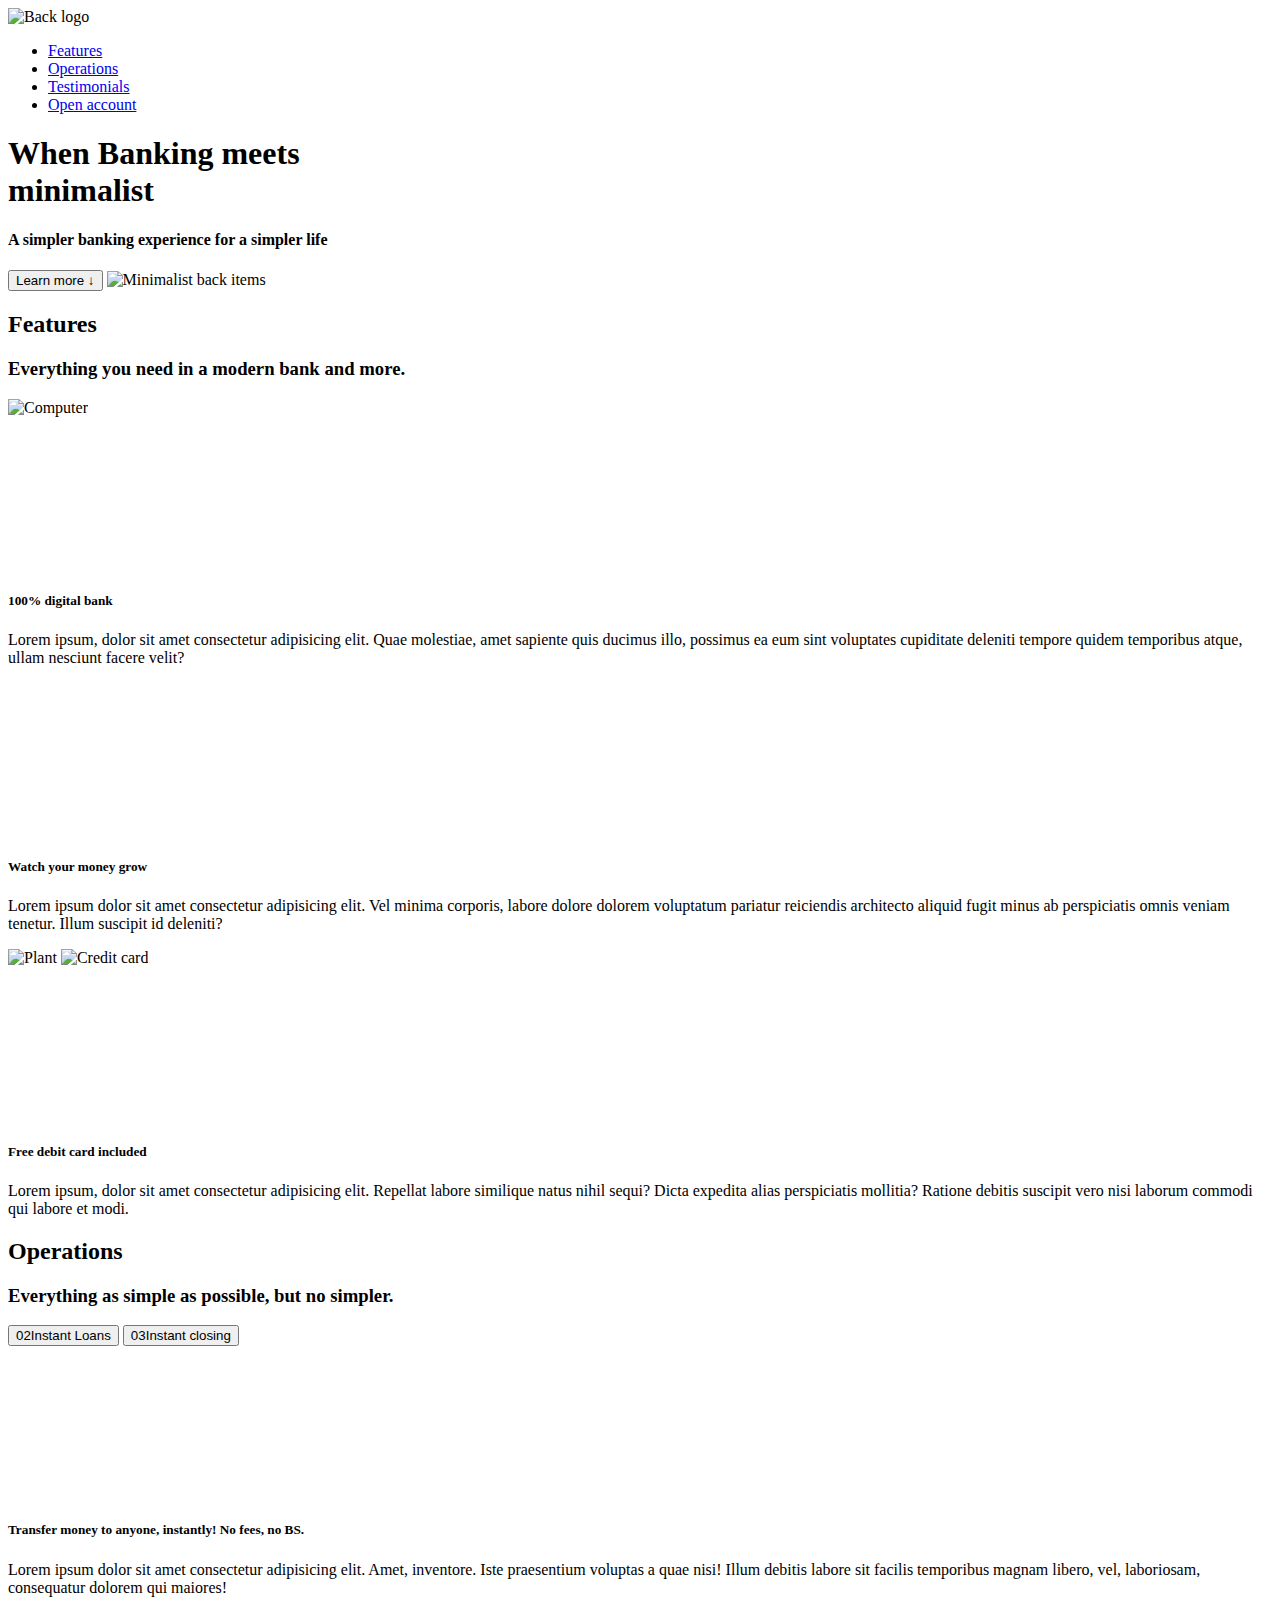
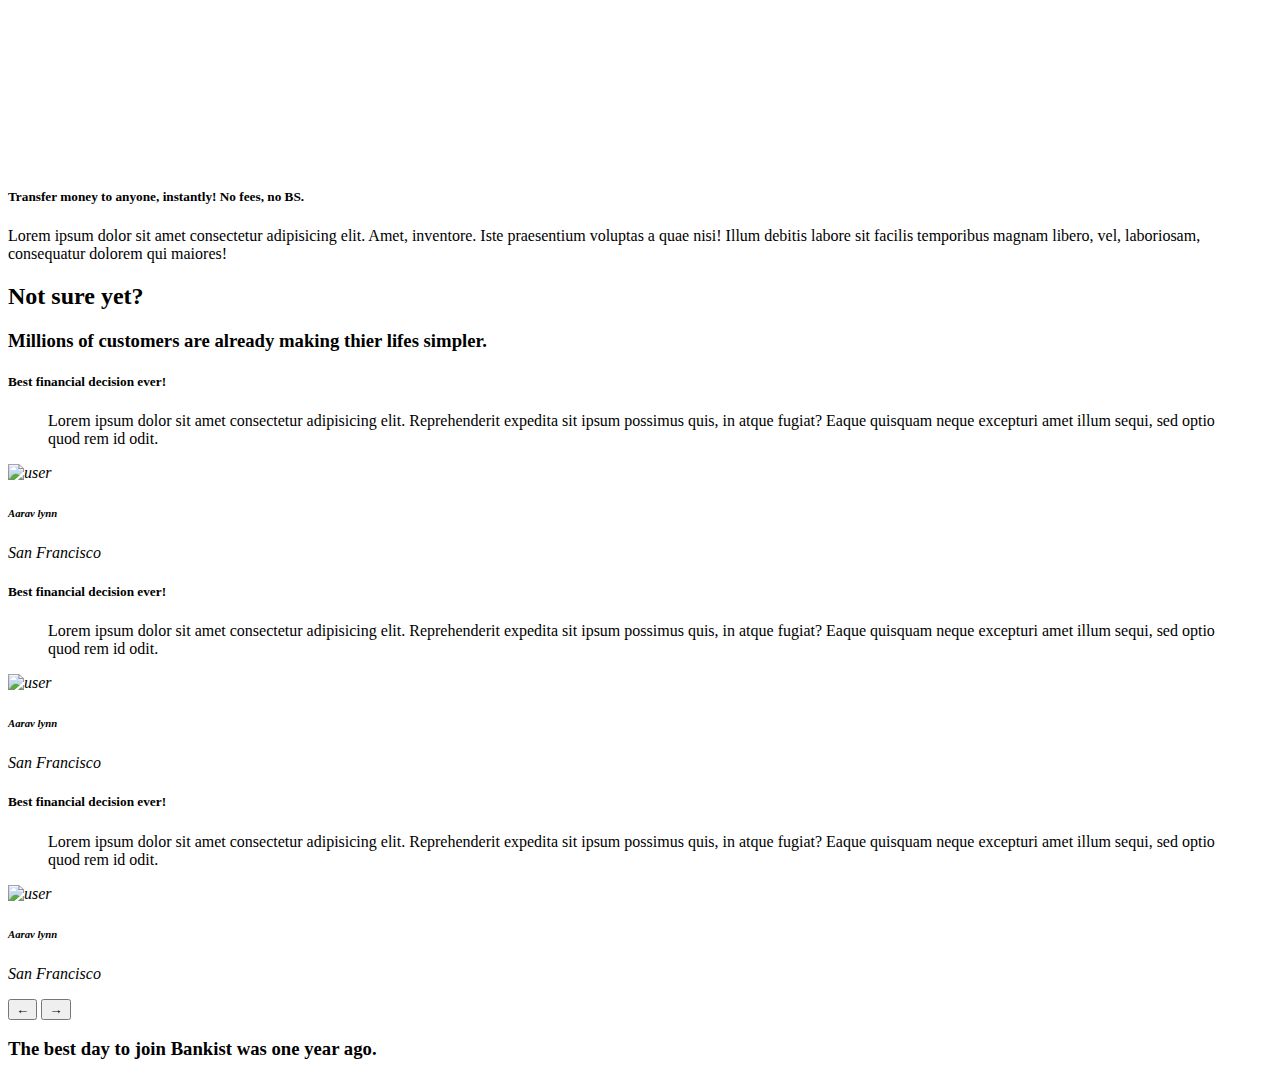
==== Home.html @ e11587b1 "Added some more code to the home page html file" ====
<!DOCTYPE html>
<html lang="en">
  <head>
    <meta charset="UTF-8" />
    <meta http-equiv="X-UA-Compatible" content="IE=edge" />
    <meta name="viewport" content="width=device-width, initial-scale=1.0" />
    <title>Bank Website</title>
  </head>
  <body>
    <header class="header">
      <nav class="nav">
        <img src="#" alt="Back logo" class="nav__logo" id="logo" />
        <ul class="nav__links">
          <li class="nav__item">
            <a class="nav__link" href="#section--1">Features</a>
          </li>
          <li class="nav__item">
            <a class="nav__link" href="#section--2">Operations</a>
          </li>
          <li class="nav__item">
            <a class="nav__link" href="#section--3">Testimonials</a>
          </li>
          <li class="nav__item">
            <a class="nav__link nav__link--btn btn--show-modal" href="#"
              >Open account</a
            >
          </li>
        </ul>
      </nav>

      <div class="header__title">
        <h1>
          When
          <!-- Green highlight effect -->
          <span class="highlight">Banking meets <br /></span>
          <span class="highlight">minimalist</span>
        </h1>
        <h4>A simpler banking experience for a simpler life</h4>
        <button class="btn--text btn--scroll-to">Learn more &DownArrow;</button>
        <img
          src="img/hero.png"
          class="header__img"
          alt="Minimalist back items"
        />
      </div>
    </header>

    <section class="section" id="section--1">
      <div class="section__title">
        <h2 class="section__description">Features</h2>
        <h3 class="section__header">
          Everything you need in a modern bank and more.
        </h3>
      </div>

      <div class="features">
        <img
          src="img/digital-lazy.jpg"
          data-src="img/digital.jpg"
          alt="Computer"
          class="features__img lazy-img"
        />

        <div class="features__feature">
          <div class="features__icon">
            <svg>
              <use xlink:href="img/icons.svg#icon-monitor"></use>
            </svg>
          </div>
          <h5 class="features__header">100% digital bank</h5>
          <p>
            Lorem ipsum, dolor sit amet consectetur adipisicing elit. Quae
            molestiae, amet sapiente quis ducimus illo, possimus ea eum sint
            voluptates cupiditate deleniti tempore quidem temporibus atque,
            ullam nesciunt facere velit?
          </p>
        </div>

        <div class="features__feature">
          <div class="features__icon">
            <svg>
              <use xlink:href="img/icons.svg#icon-trending-up"></use>
            </svg>
          </div>
          <h5 class="features__header">Watch your money grow</h5>
          <p>
            Lorem ipsum dolor sit amet consectetur adipisicing elit. Vel minima
            corporis, labore dolore dolorem voluptatum pariatur reiciendis
            architecto aliquid fugit minus ab perspiciatis omnis veniam tenetur.
            Illum suscipit id deleniti?
          </p>
        </div>
        <img
          src="img/grow-lazy.jpg"
          data-src="img/grow.jpg"
          alt="Plant"
          class="features__img lazy-img"
        />

        <img
          src="img/card-lazy.jpg"
          data-src="img/card.jpg"
          alt="Credit card"
          class="features__img lazy-img"
        />
        <div class="features__feature">
          <div class="features__icon">
            <svg>
              <use xlink:href="img/icons.svg#icon-credit-card">
              </use>
            </svg>
        </div>
        <h5 class="features__header">
          Free debit card included
        </h5>
        <p>
          Lorem ipsum, dolor sit amet consectetur adipisicing elit. Repellat labore similique natus nihil sequi? Dicta expedita alias perspiciatis mollitia? Ratione debitis suscipit vero nisi laborum commodi qui labore et modi.
        </p>
      </div>
    </section>

    <section class="section" id="section--2">
      <div class="section__title">
        <h2 class="section__description">Operations</h2>
        <h3 class="section__header">
          Everything as simple as possible, but no simpler.
        </h3>
      </div>

      <div class="operations">
        <div class="operations__tab-container">
          <button class="btn operations__tab operation__tab--2" data-tab="2">
            <span>02</span>Instant Loans
          </button>
          <button class="btn operation__tab operation__tab--3" data-tab="3">
            <span>03</span>Instant closing
          </button>
        </div>
        <div class="operations__content operations__content--1 operation__content--active">
          <div class="operation__icon operations__icon--1">
            <svg>
              <use xlink:href="img/icons.svg#icon-upload"></use>
            </svg>
          </div>
          <h5 class="operations__header">
            Transfer money to anyone, instantly! No fees, no BS.
          </h5>
          <p>
            Lorem ipsum dolor sit amet consectetur adipisicing elit. Amet, inventore. Iste praesentium voluptas a quae nisi! Illum debitis labore sit facilis temporibus magnam libero, vel, laboriosam, consequatur dolorem qui maiores!
          </p>
        </div> 

        <div class="operations__content operation__content--2">
          <div class="operations__icon operations__icon--2">
            <svg>
              <use xlink:href="img/icons.svg#icon-home"></use>
            </svg>
          </div>
          <h5 class="operations__header">
            Transfer money to anyone, instantly! No fees, no BS.
          </h5>
          <p>
            Lorem ipsum dolor sit amet consectetur adipisicing elit. Amet, inventore. Iste praesentium voluptas a quae nisi! Illum debitis labore sit facilis temporibus magnam libero, vel, laboriosam, consequatur dolorem qui maiores!
          </p>
        </div>
      </div>
    </section>

    <section class="section" id="section--3">
      <div class="section__title section__title--testimonials">
        <h2 class="section__description">Not sure yet?</h2>
        <h3 class="section__header">
          Millions of customers are already making thier lifes simpler.
        </h3>
      </div>

      <div class="slider">
        <div class="slide">
          <div class="testimonial">
            <h5 class="testimonial__header">Best financial decision ever!</h5>
            <blockquote class="testimonial__text">
              Lorem ipsum dolor sit amet consectetur adipisicing elit. Reprehenderit expedita sit ipsum possimus quis, in atque fugiat? Eaque quisquam neque excepturi amet illum sequi, sed optio quod rem id odit.
            </blockquote>
            <address class="testimonial__author">
              <img src="img/user-1.jpg" alt="user" class="testimonial__photo" />
              <h6 class="testimonial__name">Aarav lynn</h6>
              <p class="testimonial__location">San Francisco</p>
            </address>
          </div>
        </div>

        <div class="slide">
          <div class="testimonial">
            <h5 class="testimonial__header">Best financial decision ever!</h5>
            <blockquote class="testimonial__text">
              Lorem ipsum dolor sit amet consectetur adipisicing elit. Reprehenderit expedita sit ipsum possimus quis, in atque fugiat? Eaque quisquam neque excepturi amet illum sequi, sed optio quod rem id odit.
            </blockquote>
            <address class="testimonial__author">
              <img src="img/user-2.jpg" alt="user" class="testimonial__photo" />
              <h6 class="testimonial__name">Aarav lynn</h6>
              <p class="testimonial__location">San Francisco</p>
            </address>
          </div>
        </div>

        <div class="slide">
          <div class="testimonial">
            <h5 class="testimonial__header">Best financial decision ever!</h5>
            <blockquote class="testimonial__text">
              Lorem ipsum dolor sit amet consectetur adipisicing elit. Reprehenderit expedita sit ipsum possimus quis, in atque fugiat? Eaque quisquam neque excepturi amet illum sequi, sed optio quod rem id odit.
            </blockquote>
            <address class="testimonial__author">
              <img src="img/user-3.jpg" alt="user" class="testimonial__photo" />
              <h6 class="testimonial__name">Aarav lynn</h6>
              <p class="testimonial__location">San Francisco</p>
            </address>
          </div>
        </div>

        <button class="slider__btn slider__btn--left">&larr;</button>
        <button class="slider__btn slider__btn--right">&rarr;</button>
        <div class="dots"></div>
      </div>
    </section>

    <section class="section section--sign-up">
      <div class="section__title">
        <h3 class="section__header">
          The best day to join Bankist was one year ago. 
        </h3>
      </div>
    </section>
  </body>
</html>
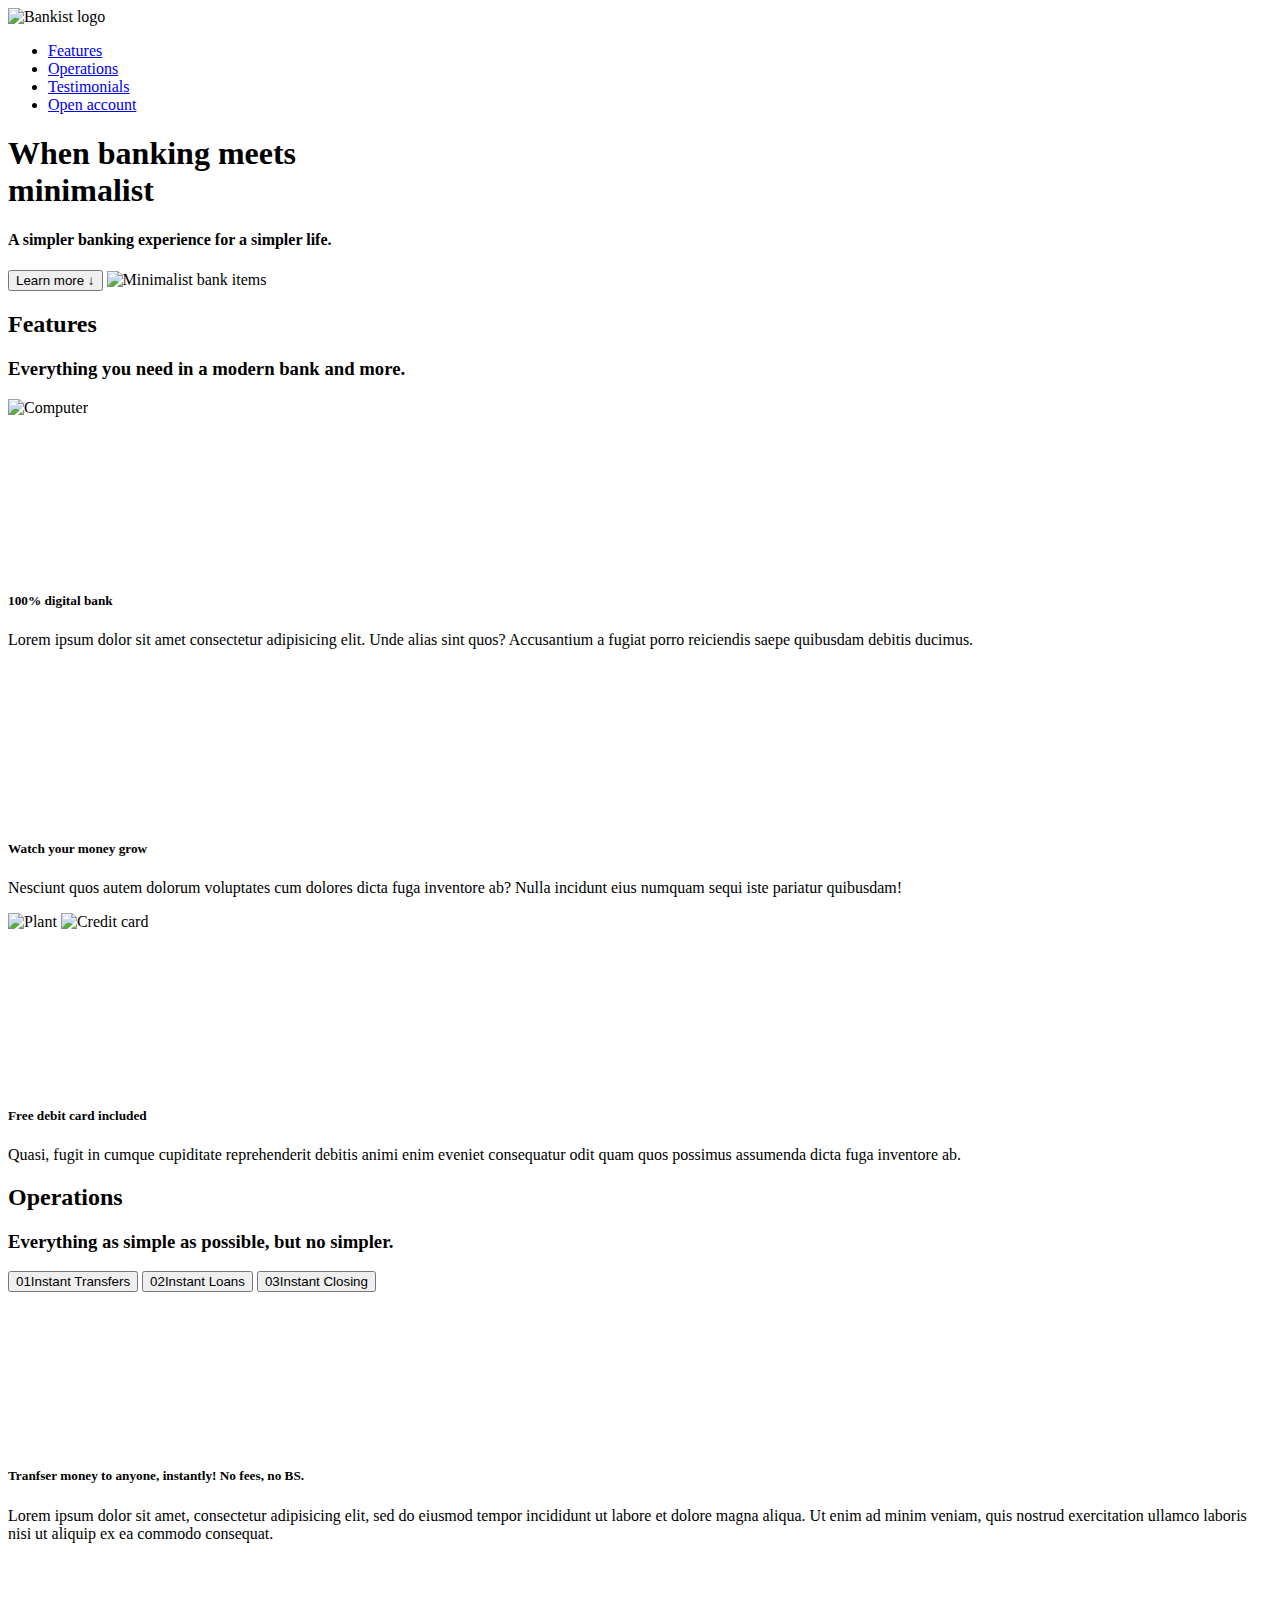
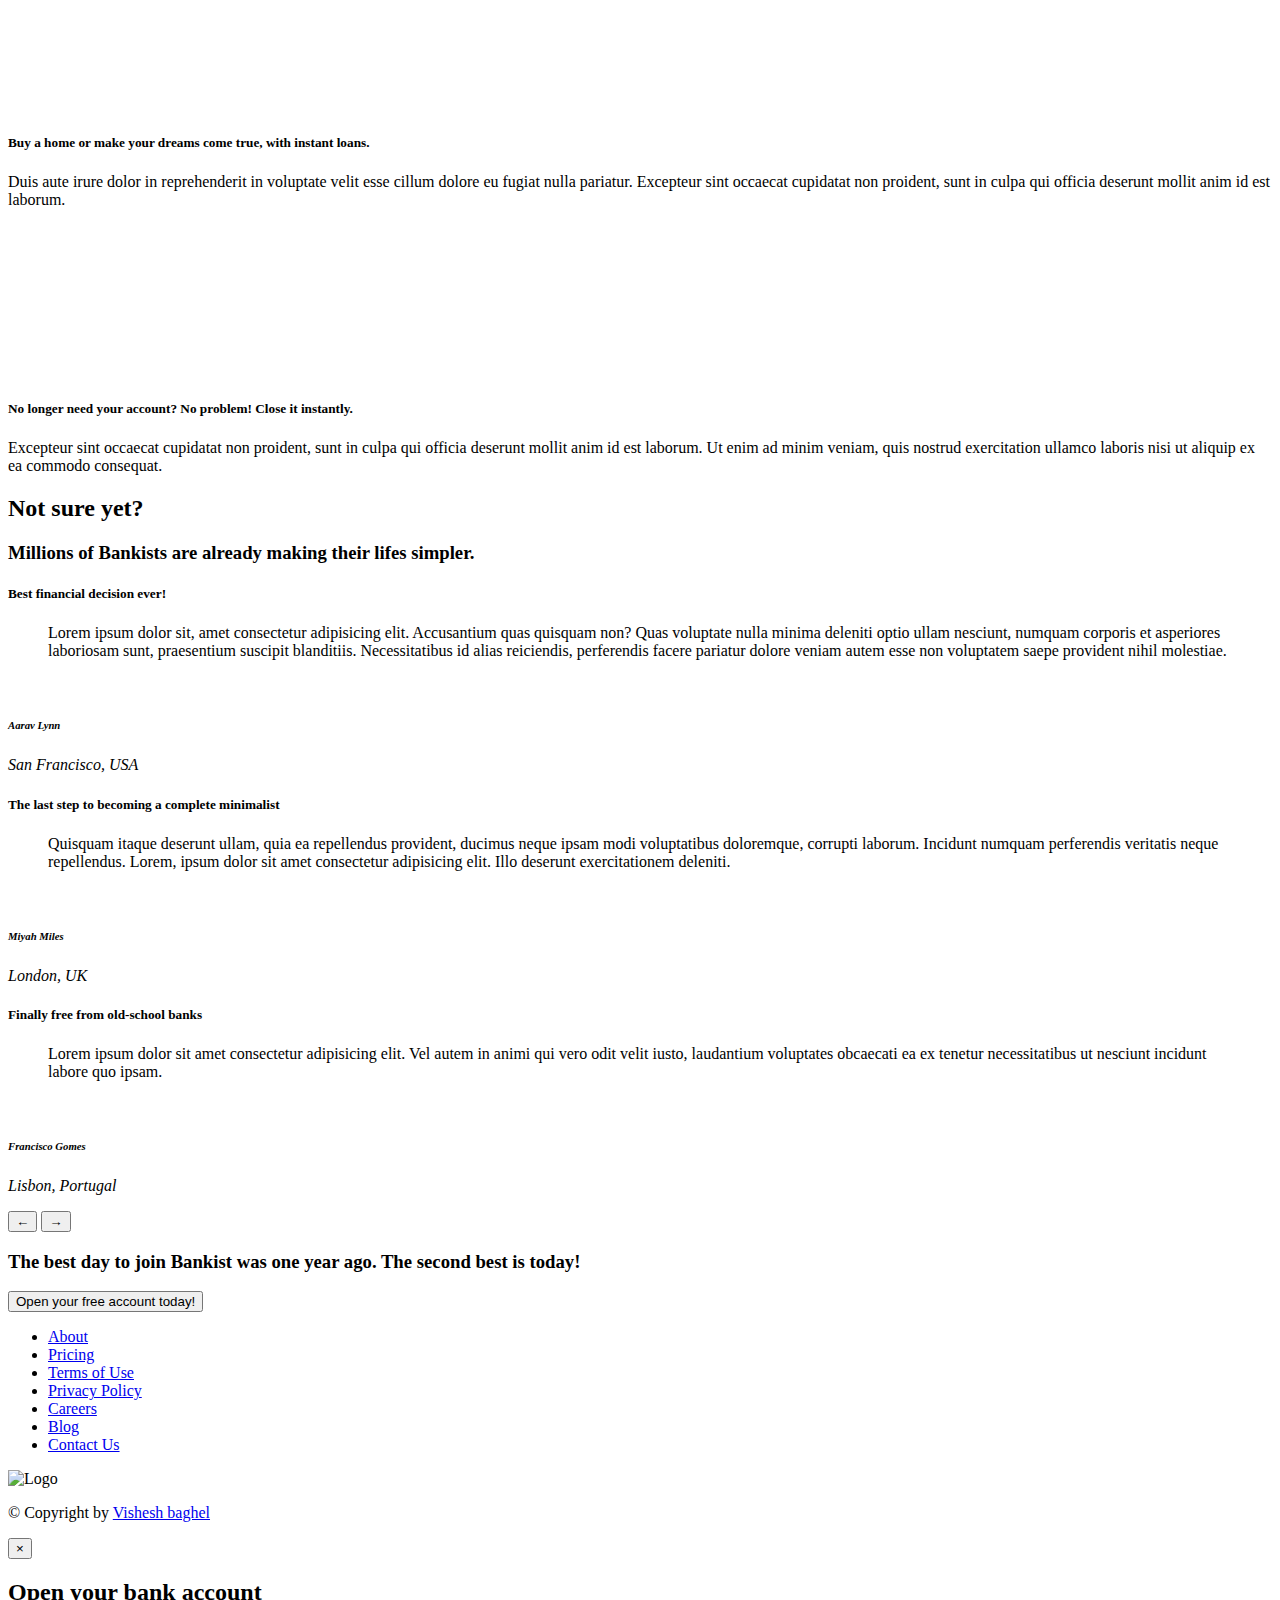
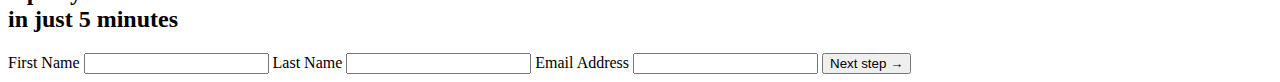
==== commit 029db96f: "complete the html file" ====
--- a/Home.html
+++ b/Home.html
@@ -2,14 +2,30 @@
 <html lang="en">
   <head>
     <meta charset="UTF-8" />
-    <meta http-equiv="X-UA-Compatible" content="IE=edge" />
     <meta name="viewport" content="width=device-width, initial-scale=1.0" />
-    <title>Bank Website</title>
+    <meta http-equiv="X-UA-Compatible" content="ie=edge" />
+    <link rel="shortcut icon" type="image/png" href="img/icon.png" />
+
+    <link
+      href="https://fonts.googleapis.com/css?family=Poppins:300,400,500,600&display=swap"
+      rel="stylesheet"
+    />
+    <link rel="stylesheet" href="style-home.css" />
+    <title>Bankist | When Banking meets Minimalist</title>
+
+    <script defer src="script.js"></script>
   </head>
   <body>
     <header class="header">
       <nav class="nav">
-        <img src="#" alt="Back logo" class="nav__logo" id="logo" />
+        <img
+          src="img/logo.png"
+          alt="Bankist logo"
+          class="nav__logo"
+          id="logo"
+          designer="Jonas"
+          data-version-number="3.0"
+        />
         <ul class="nav__links">
           <li class="nav__item">
             <a class="nav__link" href="#section--1">Features</a>
@@ -29,18 +45,20 @@
       </nav>
 
       <div class="header__title">
+        <!-- <h1 onclick="alert('HTML alert')"> -->
         <h1>
           When
           <!-- Green highlight effect -->
-          <span class="highlight">Banking meets <br /></span>
+          <span class="highlight">banking</span>
+          meets<br />
           <span class="highlight">minimalist</span>
         </h1>
-        <h4>A simpler banking experience for a simpler life</h4>
+        <h4>A simpler banking experience for a simpler life.</h4>
         <button class="btn--text btn--scroll-to">Learn more &DownArrow;</button>
         <img
           src="img/hero.png"
           class="header__img"
-          alt="Minimalist back items"
+          alt="Minimalist bank items"
         />
       </div>
     </header>
@@ -60,7 +78,6 @@
           alt="Computer"
           class="features__img lazy-img"
         />
-
         <div class="features__feature">
           <div class="features__icon">
             <svg>
@@ -69,10 +86,9 @@
           </div>
           <h5 class="features__header">100% digital bank</h5>
           <p>
-            Lorem ipsum, dolor sit amet consectetur adipisicing elit. Quae
-            molestiae, amet sapiente quis ducimus illo, possimus ea eum sint
-            voluptates cupiditate deleniti tempore quidem temporibus atque,
-            ullam nesciunt facere velit?
+            Lorem ipsum dolor sit amet consectetur adipisicing elit. Unde alias
+            sint quos? Accusantium a fugiat porro reiciendis saepe quibusdam
+            debitis ducimus.
           </p>
         </div>
 
@@ -84,10 +100,9 @@
           </div>
           <h5 class="features__header">Watch your money grow</h5>
           <p>
-            Lorem ipsum dolor sit amet consectetur adipisicing elit. Vel minima
-            corporis, labore dolore dolorem voluptatum pariatur reiciendis
-            architecto aliquid fugit minus ab perspiciatis omnis veniam tenetur.
-            Illum suscipit id deleniti?
+            Nesciunt quos autem dolorum voluptates cum dolores dicta fuga
+            inventore ab? Nulla incidunt eius numquam sequi iste pariatur
+            quibusdam!
           </p>
         </div>
         <img
@@ -106,16 +121,16 @@
         <div class="features__feature">
           <div class="features__icon">
             <svg>
-              <use xlink:href="img/icons.svg#icon-credit-card">
-              </use>
-            </svg>
-        </div>
-        <h5 class="features__header">
-          Free debit card included
-        </h5>
-        <p>
-          Lorem ipsum, dolor sit amet consectetur adipisicing elit. Repellat labore similique natus nihil sequi? Dicta expedita alias perspiciatis mollitia? Ratione debitis suscipit vero nisi laborum commodi qui labore et modi.
-        </p>
+              <use xlink:href="img/icons.svg#icon-credit-card"></use>
+            </svg>
+          </div>
+          <h5 class="features__header">Free debit card included</h5>
+          <p>
+            Quasi, fugit in cumque cupiditate reprehenderit debitis animi enim
+            eveniet consequatur odit quam quos possimus assumenda dicta fuga
+            inventore ab.
+          </p>
+        </div>
       </div>
     </section>
 
@@ -129,38 +144,68 @@
 
       <div class="operations">
         <div class="operations__tab-container">
-          <button class="btn operations__tab operation__tab--2" data-tab="2">
+          <button
+            class="btn operations__tab operations__tab--1 operations__tab--active"
+            data-tab="1"
+          >
+            <span>01</span>Instant Transfers
+          </button>
+          <button class="btn operations__tab operations__tab--2" data-tab="2">
             <span>02</span>Instant Loans
           </button>
-          <button class="btn operation__tab operation__tab--3" data-tab="3">
-            <span>03</span>Instant closing
+          <button class="btn operations__tab operations__tab--3" data-tab="3">
+            <span>03</span>Instant Closing
           </button>
         </div>
-        <div class="operations__content operations__content--1 operation__content--active">
-          <div class="operation__icon operations__icon--1">
+        <div
+          class="operations__content operations__content--1 operations__content--active"
+        >
+          <div class="operations__icon operations__icon--1">
             <svg>
               <use xlink:href="img/icons.svg#icon-upload"></use>
             </svg>
           </div>
           <h5 class="operations__header">
-            Transfer money to anyone, instantly! No fees, no BS.
+            Tranfser money to anyone, instantly! No fees, no BS.
           </h5>
           <p>
-            Lorem ipsum dolor sit amet consectetur adipisicing elit. Amet, inventore. Iste praesentium voluptas a quae nisi! Illum debitis labore sit facilis temporibus magnam libero, vel, laboriosam, consequatur dolorem qui maiores!
-          </p>
-        </div> 
-
-        <div class="operations__content operation__content--2">
+            Lorem ipsum dolor sit amet, consectetur adipisicing elit, sed do
+            eiusmod tempor incididunt ut labore et dolore magna aliqua. Ut enim
+            ad minim veniam, quis nostrud exercitation ullamco laboris nisi ut
+            aliquip ex ea commodo consequat.
+          </p>
+        </div>
+
+        <div class="operations__content operations__content--2">
           <div class="operations__icon operations__icon--2">
             <svg>
               <use xlink:href="img/icons.svg#icon-home"></use>
             </svg>
           </div>
           <h5 class="operations__header">
-            Transfer money to anyone, instantly! No fees, no BS.
+            Buy a home or make your dreams come true, with instant loans.
           </h5>
           <p>
-            Lorem ipsum dolor sit amet consectetur adipisicing elit. Amet, inventore. Iste praesentium voluptas a quae nisi! Illum debitis labore sit facilis temporibus magnam libero, vel, laboriosam, consequatur dolorem qui maiores!
+            Duis aute irure dolor in reprehenderit in voluptate velit esse
+            cillum dolore eu fugiat nulla pariatur. Excepteur sint occaecat
+            cupidatat non proident, sunt in culpa qui officia deserunt mollit
+            anim id est laborum.
+          </p>
+        </div>
+        <div class="operations__content operations__content--3">
+          <div class="operations__icon operations__icon--3">
+            <svg>
+              <use xlink:href="img/icons.svg#icon-user-x"></use>
+            </svg>
+          </div>
+          <h5 class="operations__header">
+            No longer need your account? No problem! Close it instantly.
+          </h5>
+          <p>
+            Excepteur sint occaecat cupidatat non proident, sunt in culpa qui
+            officia deserunt mollit anim id est laborum. Ut enim ad minim
+            veniam, quis nostrud exercitation ullamco laboris nisi ut aliquip ex
+            ea commodo consequat.
           </p>
         </div>
       </div>
@@ -170,7 +215,7 @@
       <div class="section__title section__title--testimonials">
         <h2 class="section__description">Not sure yet?</h2>
         <h3 class="section__header">
-          Millions of customers are already making thier lifes simpler.
+          Millions of Bankists are already making their lifes simpler.
         </h3>
       </div>
 
@@ -179,40 +224,56 @@
           <div class="testimonial">
             <h5 class="testimonial__header">Best financial decision ever!</h5>
             <blockquote class="testimonial__text">
-              Lorem ipsum dolor sit amet consectetur adipisicing elit. Reprehenderit expedita sit ipsum possimus quis, in atque fugiat? Eaque quisquam neque excepturi amet illum sequi, sed optio quod rem id odit.
+              Lorem ipsum dolor sit, amet consectetur adipisicing elit.
+              Accusantium quas quisquam non? Quas voluptate nulla minima
+              deleniti optio ullam nesciunt, numquam corporis et asperiores
+              laboriosam sunt, praesentium suscipit blanditiis. Necessitatibus
+              id alias reiciendis, perferendis facere pariatur dolore veniam
+              autem esse non voluptatem saepe provident nihil molestiae.
             </blockquote>
             <address class="testimonial__author">
-              <img src="img/user-1.jpg" alt="user" class="testimonial__photo" />
-              <h6 class="testimonial__name">Aarav lynn</h6>
-              <p class="testimonial__location">San Francisco</p>
+              <img src="img/user-1.jpg" alt="" class="testimonial__photo" />
+              <h6 class="testimonial__name">Aarav Lynn</h6>
+              <p class="testimonial__location">San Francisco, USA</p>
             </address>
           </div>
         </div>
 
         <div class="slide">
           <div class="testimonial">
-            <h5 class="testimonial__header">Best financial decision ever!</h5>
+            <h5 class="testimonial__header">
+              The last step to becoming a complete minimalist
+            </h5>
             <blockquote class="testimonial__text">
-              Lorem ipsum dolor sit amet consectetur adipisicing elit. Reprehenderit expedita sit ipsum possimus quis, in atque fugiat? Eaque quisquam neque excepturi amet illum sequi, sed optio quod rem id odit.
+              Quisquam itaque deserunt ullam, quia ea repellendus provident,
+              ducimus neque ipsam modi voluptatibus doloremque, corrupti
+              laborum. Incidunt numquam perferendis veritatis neque repellendus.
+              Lorem, ipsum dolor sit amet consectetur adipisicing elit. Illo
+              deserunt exercitationem deleniti.
             </blockquote>
             <address class="testimonial__author">
-              <img src="img/user-2.jpg" alt="user" class="testimonial__photo" />
-              <h6 class="testimonial__name">Aarav lynn</h6>
-              <p class="testimonial__location">San Francisco</p>
+              <img src="img/user-2.jpg" alt="" class="testimonial__photo" />
+              <h6 class="testimonial__name">Miyah Miles</h6>
+              <p class="testimonial__location">London, UK</p>
             </address>
           </div>
         </div>
 
         <div class="slide">
           <div class="testimonial">
-            <h5 class="testimonial__header">Best financial decision ever!</h5>
+            <h5 class="testimonial__header">
+              Finally free from old-school banks
+            </h5>
             <blockquote class="testimonial__text">
-              Lorem ipsum dolor sit amet consectetur adipisicing elit. Reprehenderit expedita sit ipsum possimus quis, in atque fugiat? Eaque quisquam neque excepturi amet illum sequi, sed optio quod rem id odit.
+              Lorem ipsum dolor sit amet consectetur adipisicing elit. Vel autem
+              in animi qui vero odit velit iusto, laudantium voluptates
+              obcaecati ea ex tenetur necessitatibus ut nesciunt incidunt labore
+              quo ipsam.
             </blockquote>
             <address class="testimonial__author">
-              <img src="img/user-3.jpg" alt="user" class="testimonial__photo" />
-              <h6 class="testimonial__name">Aarav lynn</h6>
-              <p class="testimonial__location">San Francisco</p>
+              <img src="img/user-3.jpg" alt="" class="testimonial__photo" />
+              <h6 class="testimonial__name">Francisco Gomes</h6>
+              <p class="testimonial__location">Lisbon, Portugal</p>
             </address>
           </div>
         </div>
@@ -226,9 +287,67 @@
     <section class="section section--sign-up">
       <div class="section__title">
         <h3 class="section__header">
-          The best day to join Bankist was one year ago. 
+          The best day to join Bankist was one year ago. The second best is
+          today!
         </h3>
       </div>
+      <button class="btn btn--show-modal">Open your free account today!</button>
     </section>
+
+    <footer class="footer">
+      <ul class="footer__nav">
+        <li class="footer__item">
+          <a class="footer__link" href="#">About</a>
+        </li>
+        <li class="footer__item">
+          <a class="footer__link" href="#">Pricing</a>
+        </li>
+        <li class="footer__item">
+          <a class="footer__link" href="#">Terms of Use</a>
+        </li>
+        <li class="footer__item">
+          <a class="footer__link" href="#">Privacy Policy</a>
+        </li>
+        <li class="footer__item">
+          <a class="footer__link" href="#">Careers</a>
+        </li>
+        <li class="footer__item">
+          <a class="footer__link" href="#">Blog</a>
+        </li>
+        <li class="footer__item">
+          <a class="footer__link" href="#">Contact Us</a>
+        </li>
+      </ul>
+      <img src="img/icon.png" alt="Logo" class="footer__logo" />
+      <p class="footer__copyright">
+        &copy; Copyright by
+        <a
+          class="footer__link twitter-link"
+          target="_blank"
+          href="https://twitter.com/vishesh-baghel"
+          >Vishesh baghel
+        </a>
+      </p>
+    </footer>
+
+    <div class="modal hidden">
+      <button class="btn--close-modal">&times;</button>
+      <h2 class="modal__header">
+        Open your bank account <br />
+        in just <span class="highlight">5 minutes</span>
+      </h2>
+      <form class="modal__form">
+        <label>First Name</label>
+        <input type="text" />
+        <label>Last Name</label>
+        <input type="text" />
+        <label>Email Address</label>
+        <input type="email" />
+        <button class="btn">Next step &rarr;</button>
+      </form>
+    </div>
+    <div class="overlay hidden"></div>
+
+    <!-- <script src="script.js"></script> -->
   </body>
 </html>
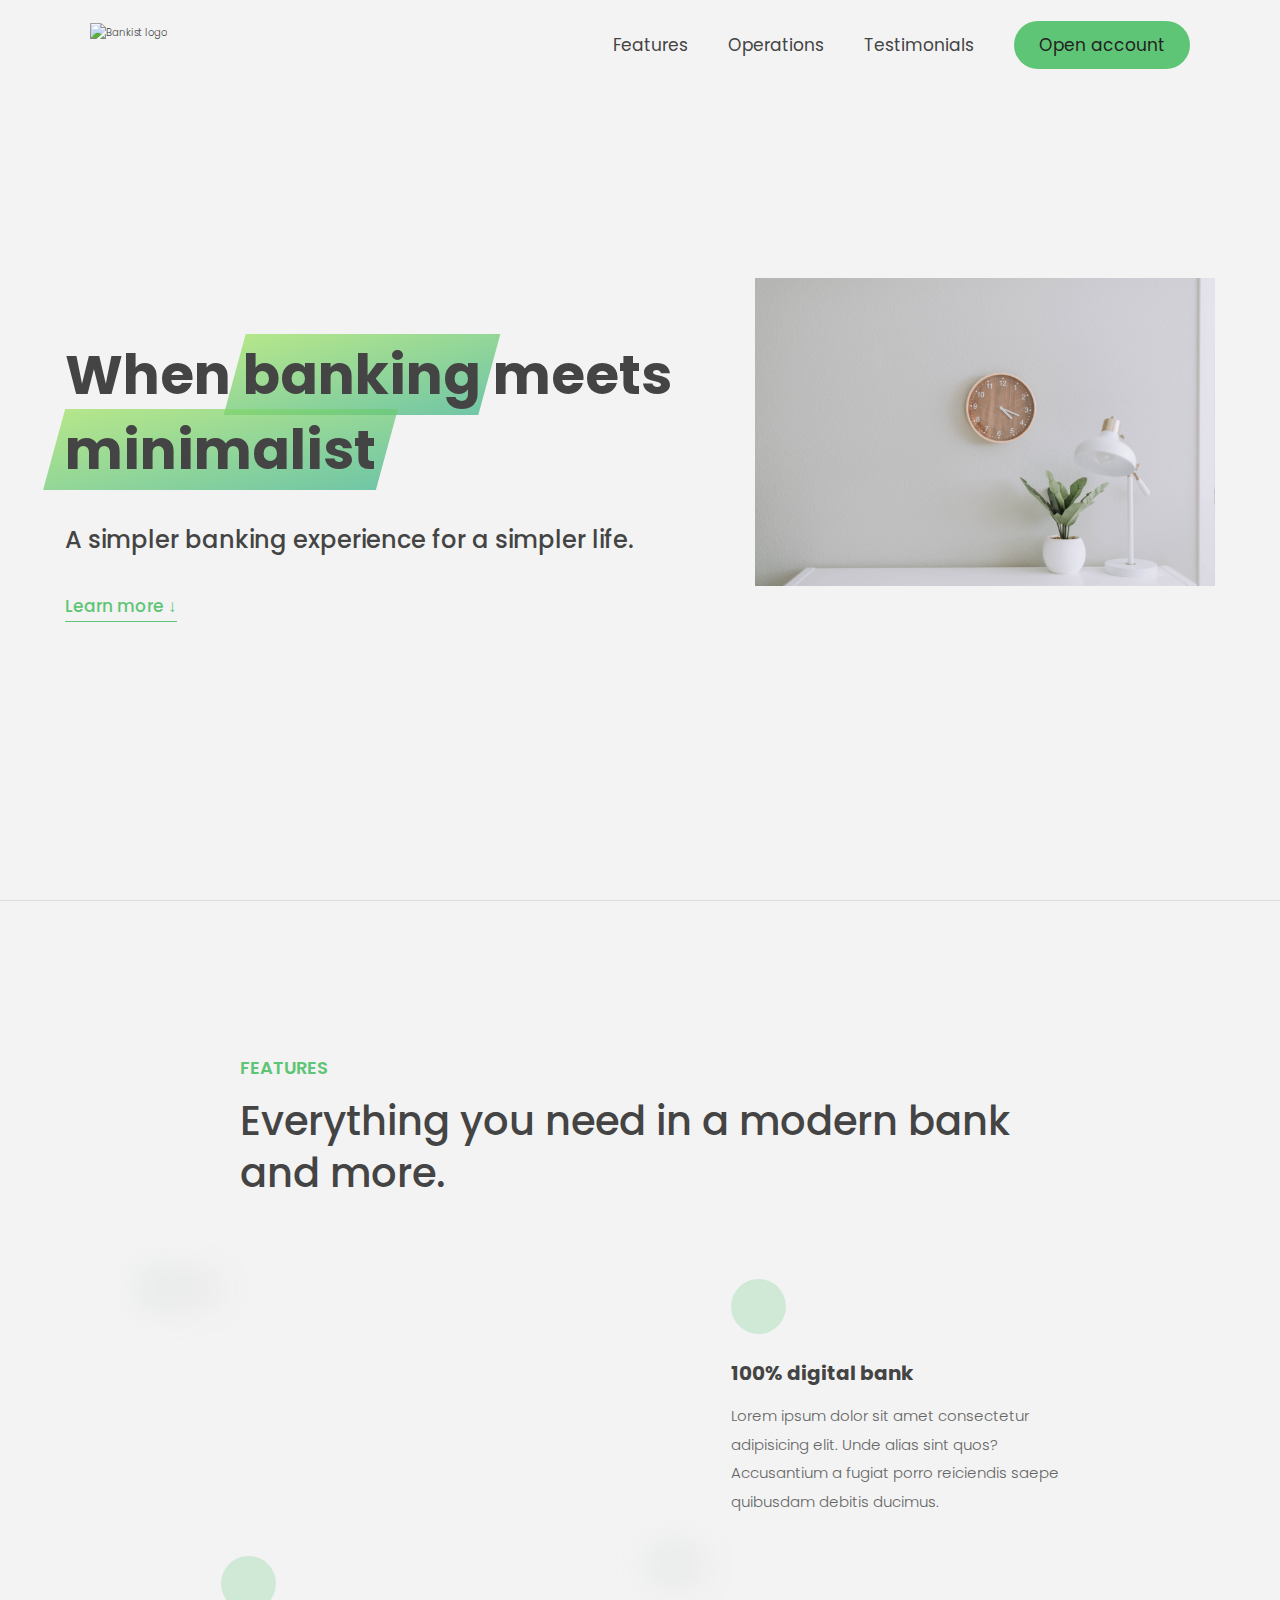
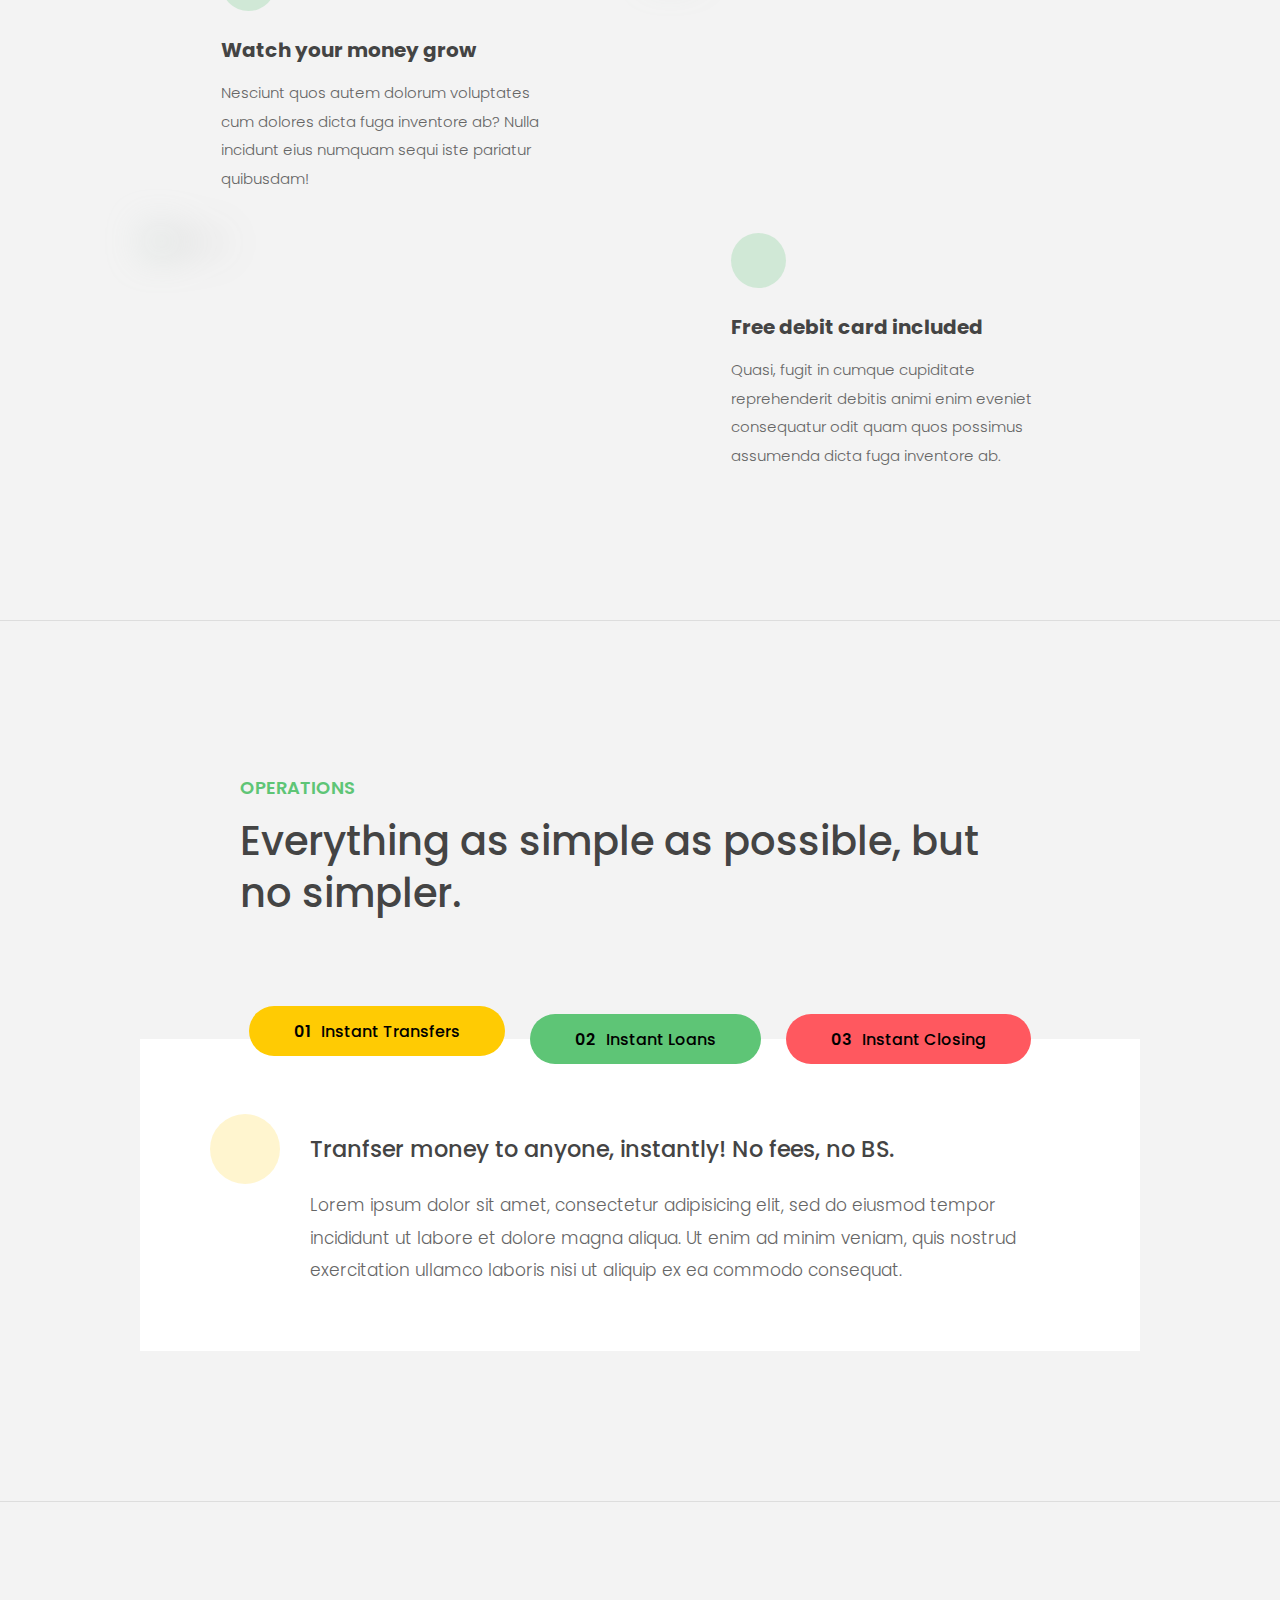
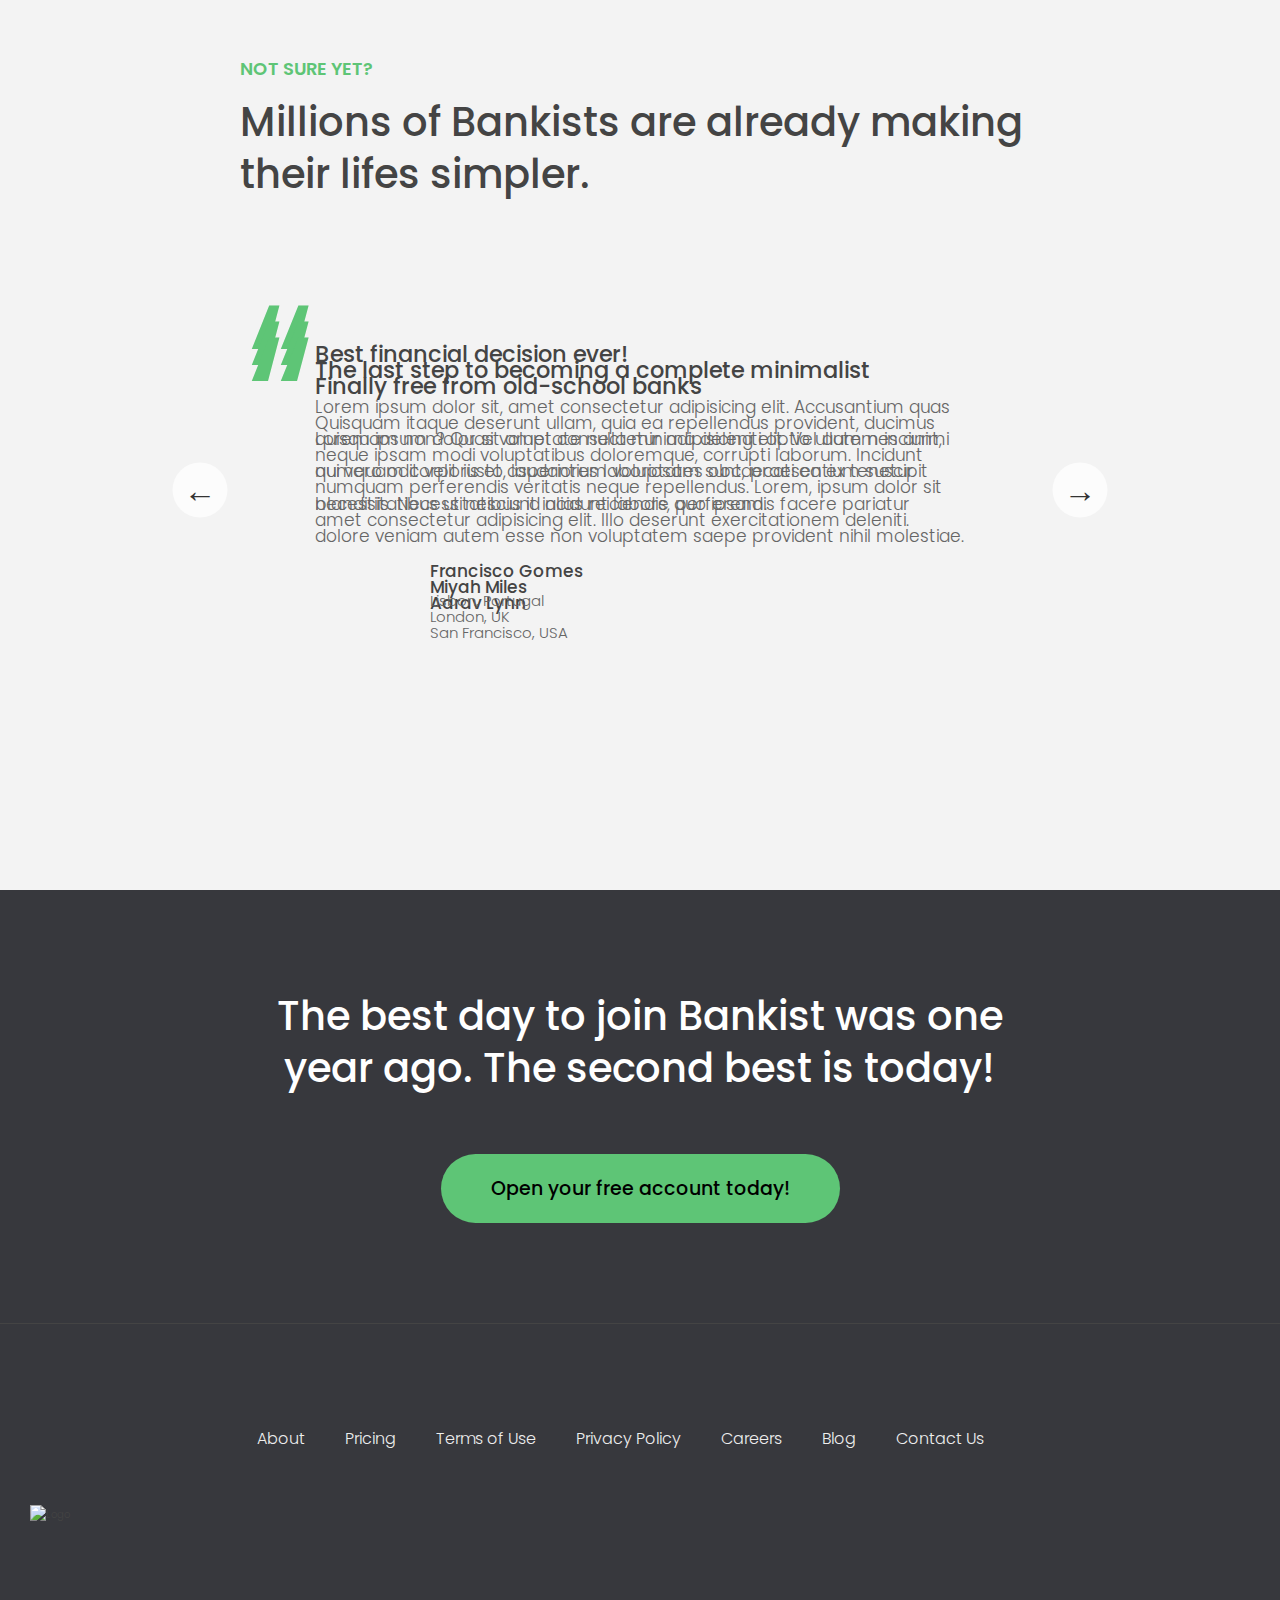
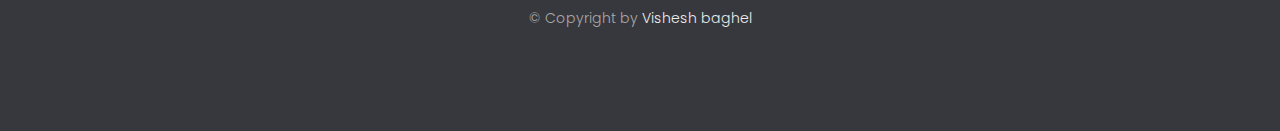
==== commit 0316ba9f: "Made only few changes today" ====
--- a/Home.html
+++ b/Home.html
@@ -56,7 +56,7 @@
         <h4>A simpler banking experience for a simpler life.</h4>
         <button class="btn--text btn--scroll-to">Learn more &DownArrow;</button>
         <img
-          src="img/hero.png"
+          src="img/hero.jpg"
           class="header__img"
           alt="Minimalist bank items"
         />
--- a/style-home.css
+++ b/style-home.css
@@ -0,0 +1,672 @@
+:root {
+  --color-primary: #5ec576;
+  --color-secondary: #ffcb03;
+  --color-tertiary: #ff585f;
+  --color-primary-darker: #4bbb7d;
+  --color-secondary-darker: #ffbb00;
+  --color-tertiary-darker: #fd424b;
+  --color-primary-opacity: #5ec5763a;
+  --color-secondary-opacity: #ffcd0331;
+  --color-tertiary-opacity: #ff58602d;
+  --gradient-primary: linear-gradient(to top left, #39b385, #9be15d);
+  --gradient-secondary: linear-gradient(to top left, #ffb003, #ffcb03);
+}
+
+* {
+  margin: 0;
+  padding: 0;
+  box-sizing: inherit;
+}
+
+html {
+  font-size: 62.5%;
+  box-sizing: border-box;
+}
+
+body {
+  font-family: "Poppins", sans-serif;
+  font-weight: 300;
+  color: #444;
+  line-height: 1.9;
+  background-color: #f3f3f3;
+}
+
+/* GENERAL ELEMENTS */
+.section {
+  padding: 15rem 3rem;
+  border-top: 1px solid #ddd;
+
+  transition: transform 1s, opacity 1s;
+}
+
+.section--hidden {
+  opacity: 0;
+  transform: translateY(8rem);
+}
+
+.section__title {
+  max-width: 80rem;
+  margin: 0 auto 8rem auto;
+}
+
+.section__description {
+  font-size: 1.8rem;
+  font-weight: 600;
+  text-transform: uppercase;
+  color: var(--color-primary);
+  margin-bottom: 1rem;
+}
+
+.section__header {
+  font-size: 4rem;
+  line-height: 1.3;
+  font-weight: 500;
+}
+
+.btn {
+  display: inline-block;
+  background-color: var(--color-primary);
+  font-size: 1.6rem;
+  font-family: inherit;
+  font-weight: 500;
+  border: none;
+  padding: 1.25rem 4.5rem;
+  border-radius: 10rem;
+  cursor: pointer;
+  transition: all 0.3s;
+}
+
+.btn:hover {
+  background-color: var(--color-primary-darker);
+}
+
+.btn--text {
+  display: inline-block;
+  background: none;
+  font-size: 1.7rem;
+  font-family: inherit;
+  font-weight: 500;
+  color: var(--color-primary);
+  border: none;
+  border-bottom: 1px solid currentColor;
+  padding-bottom: 2px;
+  cursor: pointer;
+  transition: all 0.3s;
+}
+
+p {
+  color: #666;
+}
+
+/* /* This is BAD for accessibility! */
+button:focus {
+  outline: none;
+}
+
+img {
+  transition: filter 0.5s;
+}
+
+.lazy-img {
+  filter: blur(20px);
+}
+
+/* NAVIGATION */
+.nav {
+  display: flex;
+  justify-content: space-between;
+  align-items: center;
+  height: 9rem;
+  width: 100%;
+  padding: 0 6rem;
+  z-index: 100;
+}
+
+/* nav and stickly class at the same time */
+.nav.sticky {
+  position: fixed;
+  background-color: rgba(255, 255, 255, 0.95);
+}
+
+.nav__logo {
+  height: 4.5rem;
+  transition: all 0.3s;
+}
+
+.nav__links {
+  display: flex;
+  align-items: center;
+  list-style: none;
+}
+
+.nav__item {
+  margin-left: 4rem;
+}
+
+.nav__link:link,
+.nav__link:visited {
+  font-size: 1.7rem;
+  font-weight: 400;
+  color: inherit;
+  text-decoration: none;
+  display: block;
+  transition: all 0.3s;
+}
+
+.nav__link--btn:link,
+.nav__link--btn:visited {
+  padding: 0.8rem 2.5rem;
+  border-radius: 3rem;
+  background-color: var(--color-primary);
+  color: #222;
+}
+
+.nav__link--btn:hover,
+.nav__link--btn:active {
+  color: inherit;
+  background-color: var(--color-primary-darker);
+  color: #333;
+}
+
+/* HEADER */
+.header {
+  padding: 0 3rem;
+  height: 100vh;
+  display: flex;
+  flex-direction: column;
+  align-items: center;
+}
+
+.header__title {
+  flex: 1;
+
+  max-width: 115rem;
+  display: grid;
+  grid-template-columns: 3fr 2fr;
+  row-gap: 3rem;
+  align-content: center;
+  justify-content: center;
+
+  align-items: start;
+  justify-items: start;
+}
+
+h1 {
+  font-size: 5.5rem;
+  line-height: 1.35;
+}
+
+h4 {
+  font-size: 2.4rem;
+  font-weight: 500;
+}
+
+.header__img {
+  width: 100%;
+  grid-column: 2 / 3;
+  grid-row: 1 / span 4;
+  transform: translateY(-6rem);
+}
+
+.highlight {
+  position: relative;
+}
+
+.highlight::after {
+  display: block;
+  content: "";
+  position: absolute;
+  bottom: 0;
+  left: 0;
+  height: 100%;
+  width: 100%;
+  z-index: -1;
+  opacity: 0.7;
+  transform: scale(1.07, 1.05) skewX(-15deg);
+  background-image: var(--gradient-primary);
+}
+
+/* FEATURES */
+.features {
+  display: grid;
+  grid-template-columns: 1fr 1fr;
+  gap: 4rem;
+  margin: 0 12rem;
+}
+
+.features__img {
+  width: 100%;
+}
+
+.features__feature {
+  align-self: center;
+  justify-self: center;
+  width: 70%;
+  font-size: 1.5rem;
+}
+
+.features__icon {
+  display: flex;
+  align-items: center;
+  justify-content: center;
+  background-color: var(--color-primary-opacity);
+  height: 5.5rem;
+  width: 5.5rem;
+  border-radius: 50%;
+  margin-bottom: 2rem;
+}
+
+.features__icon svg {
+  height: 2.5rem;
+  width: 2.5rem;
+  fill: var(--color-primary);
+}
+
+.features__header {
+  font-size: 2rem;
+  margin-bottom: 1rem;
+}
+
+/* OPERATIONS */
+.operations {
+  max-width: 100rem;
+  margin: 12rem auto 0 auto;
+
+  background-color: #fff;
+}
+
+.operations__tab-container {
+  display: flex;
+  justify-content: center;
+}
+
+.operations__tab {
+  margin-right: 2.5rem;
+  transform: translateY(-50%);
+}
+
+.operations__tab span {
+  margin-right: 1rem;
+  font-weight: 600;
+  display: inline-block;
+}
+
+.operations__tab--1 {
+  background-color: var(--color-secondary);
+}
+
+.operations__tab--1:hover {
+  background-color: var(--color-secondary-darker);
+}
+
+.operations__tab--3 {
+  background-color: var(--color-tertiary);
+  margin: 0;
+}
+
+.operations__tab--3:hover {
+  background-color: var(--color-tertiary-darker);
+}
+
+.operations__tab--active {
+  transform: translateY(-66%);
+}
+
+.operations__content {
+  display: none;
+
+  /* JUST PRESENTATIONAL */
+  font-size: 1.7rem;
+  padding: 2.5rem 7rem 6.5rem 7rem;
+}
+
+.operations__content--active {
+  display: grid;
+  grid-template-columns: 7rem 1fr;
+  column-gap: 3rem;
+  row-gap: 0.5rem;
+}
+
+.operations__header {
+  font-size: 2.25rem;
+  font-weight: 500;
+  align-self: center;
+}
+
+.operations__icon {
+  display: flex;
+  align-items: center;
+  justify-content: center;
+  height: 7rem;
+  width: 7rem;
+  border-radius: 50%;
+}
+
+.operations__icon svg {
+  height: 2.75rem;
+  width: 2.75rem;
+}
+
+.operations__content p {
+  grid-column: 2;
+}
+
+.operations__icon--1 {
+  background-color: var(--color-secondary-opacity);
+}
+.operations__icon--2 {
+  background-color: var(--color-primary-opacity);
+}
+.operations__icon--3 {
+  background-color: var(--color-tertiary-opacity);
+}
+.operations__icon--1 svg {
+  fill: var(--color-secondary-darker);
+}
+.operations__icon--2 svg {
+  fill: var(--color-primary);
+}
+.operations__icon--3 svg {
+  fill: var(--color-tertiary);
+}
+
+/* SLIDER */
+.slider {
+  max-width: 100rem;
+  height: 50rem;
+  margin: 0 auto;
+  position: relative;
+
+  /* IN THE END */
+  overflow: hidden;
+}
+
+.slide {
+  position: absolute;
+  top: 0;
+  width: 100%;
+  height: 50rem;
+
+  display: flex;
+  align-items: center;
+  justify-content: center;
+
+  /* THIS creates the animation! */
+  transition: transform 1s;
+}
+
+.slide > img {
+  /* Only for images that have different size than slide */
+  width: 100%;
+  height: 100%;
+  object-fit: cover;
+}
+
+.slider__btn {
+  position: absolute;
+  top: 50%;
+  z-index: 10;
+
+  border: none;
+  background: rgba(255, 255, 255, 0.7);
+  font-family: inherit;
+  color: #333;
+  border-radius: 50%;
+  height: 5.5rem;
+  width: 5.5rem;
+  font-size: 3.25rem;
+  cursor: pointer;
+}
+
+.slider__btn--left {
+  left: 6%;
+  transform: translate(-50%, -50%);
+}
+
+.slider__btn--right {
+  right: 6%;
+  transform: translate(50%, -50%);
+}
+
+.dots {
+  position: absolute;
+  bottom: 5%;
+  left: 50%;
+  transform: translateX(-50%);
+  display: flex;
+}
+
+.dots__dot {
+  border: none;
+  background-color: #b9b9b9;
+  opacity: 0.7;
+  height: 1rem;
+  width: 1rem;
+  border-radius: 50%;
+  margin-right: 1.75rem;
+  cursor: pointer;
+  transition: all 0.5s;
+
+  /* Only necessary when overlying images */
+  /* box-shadow: 0 0.6rem 1.5rem rgba(0, 0, 0, 0.7); */
+}
+
+.dots__dot:last-child {
+  margin: 0;
+}
+
+.dots__dot--active {
+  /* background-color: #fff; */
+  background-color: #888;
+  opacity: 1;
+}
+
+/* TESTIMONIALS */
+.testimonial {
+  width: 65%;
+  position: relative;
+}
+
+.testimonial::before {
+  content: "\201C";
+  position: absolute;
+  top: -5.7rem;
+  left: -6.8rem;
+  line-height: 1;
+  font-size: 20rem;
+  font-family: inherit;
+  color: var(--color-primary);
+  z-index: -1;
+}
+
+.testimonial__header {
+  font-size: 2.25rem;
+  font-weight: 500;
+  margin-bottom: 1.5rem;
+}
+
+.testimonial__text {
+  font-size: 1.7rem;
+  margin-bottom: 3.5rem;
+  color: #666;
+}
+
+.testimonial__author {
+  margin-left: 3rem;
+  font-style: normal;
+
+  display: grid;
+  grid-template-columns: 6.5rem 1fr;
+  column-gap: 2rem;
+}
+
+.testimonial__photo {
+  grid-row: 1 / span 2;
+  width: 6.5rem;
+  border-radius: 50%;
+}
+
+.testimonial__name {
+  font-size: 1.7rem;
+  font-weight: 500;
+  align-self: end;
+  margin: 0;
+}
+
+.testimonial__location {
+  font-size: 1.5rem;
+}
+
+.section__title--testimonials {
+  margin-bottom: 4rem;
+}
+
+/* SIGNUP */
+.section--sign-up {
+  background-color: #37383d;
+  border-top: none;
+  border-bottom: 1px solid #444;
+  text-align: center;
+  padding: 10rem 3rem;
+}
+
+.section--sign-up .section__header {
+  color: #fff;
+  text-align: center;
+}
+
+.section--sign-up .section__title {
+  margin-bottom: 6rem;
+}
+
+.section--sign-up .btn {
+  font-size: 1.9rem;
+  padding: 2rem 5rem;
+}
+
+/* FOOTER */
+.footer {
+  padding: 10rem 3rem;
+  background-color: #37383d;
+}
+
+.footer__nav {
+  list-style: none;
+  display: flex;
+  justify-content: center;
+  margin-bottom: 5rem;
+}
+
+.footer__item {
+  margin-right: 4rem;
+}
+
+.footer__link {
+  font-size: 1.6rem;
+  color: #eee;
+  text-decoration: none;
+}
+
+.footer__logo {
+  height: 5rem;
+  display: block;
+  margin: 0 auto;
+  margin-bottom: 5rem;
+}
+
+.footer__copyright {
+  font-size: 1.4rem;
+  color: #aaa;
+  text-align: center;
+}
+
+.footer__copyright .footer__link {
+  font-size: 1.4rem;
+}
+
+/* MODAL WINDOW */
+.modal {
+  position: fixed;
+  top: 50%;
+  left: 50%;
+  transform: translate(-50%, -50%);
+  max-width: 60rem;
+  background-color: #f3f3f3;
+  padding: 5rem 6rem;
+  box-shadow: 0 4rem 6rem rgba(0, 0, 0, 0.3);
+  z-index: 1000;
+  transition: all 0.5s;
+}
+
+.overlay {
+  position: fixed;
+  top: 0;
+  left: 0;
+  width: 100%;
+  height: 100%;
+  background-color: rgba(0, 0, 0, 0.5);
+  backdrop-filter: blur(4px);
+  z-index: 100;
+  transition: all 0.5s;
+}
+
+.modal__header {
+  font-size: 3.25rem;
+  margin-bottom: 4.5rem;
+  line-height: 1.5;
+}
+
+.modal__form {
+  margin: 0 3rem;
+  display: grid;
+  grid-template-columns: 1fr 2fr;
+  align-items: center;
+  gap: 2.5rem;
+}
+
+.modal__form label {
+  font-size: 1.7rem;
+  font-weight: 500;
+}
+
+.modal__form input {
+  font-size: 1.7rem;
+  padding: 1rem 1.5rem;
+  border: 1px solid #ddd;
+  border-radius: 0.5rem;
+}
+
+.modal__form button {
+  grid-column: 1 / span 2;
+  justify-self: center;
+  margin-top: 1rem;
+}
+
+.btn--close-modal {
+  font-family: inherit;
+  color: inherit;
+  position: absolute;
+  top: 0.5rem;
+  right: 2rem;
+  font-size: 4rem;
+  cursor: pointer;
+  border: none;
+  background: none;
+}
+
+.hidden {
+  visibility: hidden;
+  opacity: 0;
+}
+
+/* COOKIE MESSAGE */
+.cookie-message {
+  display: flex;
+  align-items: center;
+  justify-content: space-evenly;
+  width: 100%;
+  background-color: white;
+  color: #bbb;
+  font-size: 1.5rem;
+  font-weight: 400;
+}
